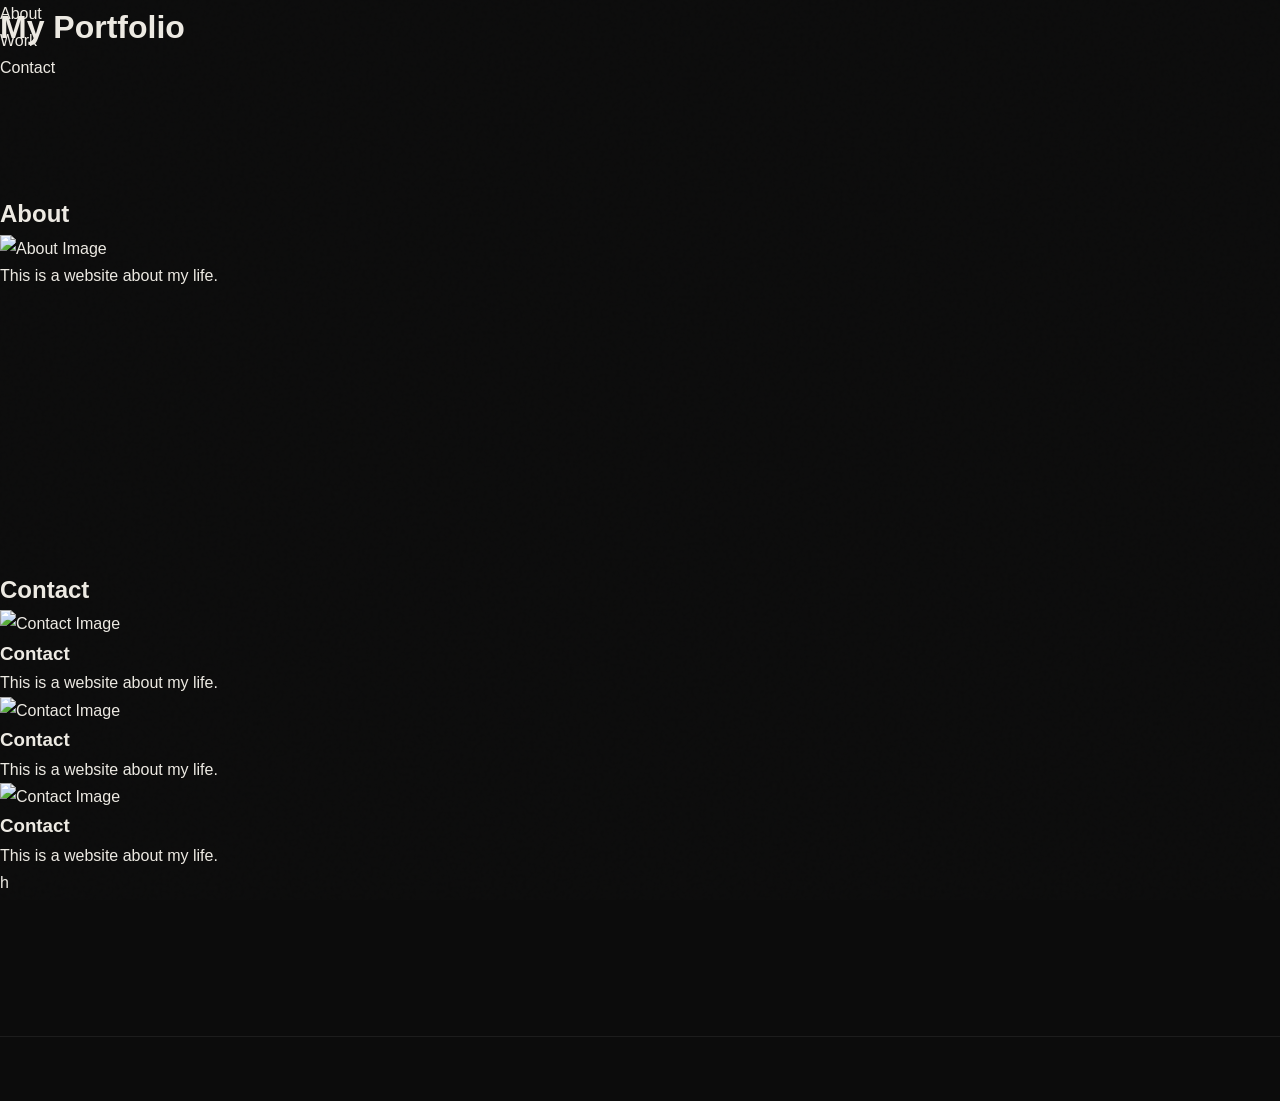
==== port-a/index.html @ 37c28867 "css適用のため" ====
<!DOCTYPE html>
<html lang="en">

<head>
  <meta charset="UTF-8">
  <meta name="viewport" content="width=device-width, initial-scale=1.0">
  <link rel="stylesheet" href="css/main.css">
  <title>My Portfolio</title>
  <meta discription="This is a website about my life.">
  <meta keywords="portfolio, my life, website">
  <meta author="John Doe">
  <meta copyright="John Doe">
  <meta robots="index, follow">
  <meta googlebot="index, follow">
  <meta bingbot="index, follow">
  <meta yandexbot="index, follow">
</head>

<body>
  <header>
    <h1>My Portfolio</h1>
    <nav>
      <ul>
        <li><a href="#about">About</a></li>
        <li><a href="#work">Work</a></li>
        <li><a href="#contact">Contact</a></li>
      </ul>
    </nav>
  </header>

  <main>
    <section>
      <h2>About</h2>
      <div>
        <img src="img/about.jpg" alt="About Image">
        <p>
          This is a website about my life.
        </p>
      </div>
    </section>

    <section>
      <h2>Contact</h2>
      <div>
        <div>
          <img src="img/contact.jpg" alt="Contact Image">
          <h3>Contact</h3>
          <p>
            This is a website about my life.
          </p>
        </div>
        <div>
          <img src="img/contact.jpg" alt="Contact Image">
          <h3>Contact</h3>
          <p>
            This is a website about my life.
          </p>
        </div>
        <div>
          <img src="img/contact.jpg" alt="Contact Image">
          <h3>Contact</h3>
          <p>
            This is a website about my life.
          </p>
        </div>
        h

      </div>
    </section>
  </main>
  <footer></footer>
</body>

</html>
---- port-a/css/main.css ----
@charset "UTF-8";
/* ============================================================
   CSS CUSTOM PROPERTIES — Edit these to customize your theme
   ============================================================ */
:root {
  /* Colors */
  --bg: #0C0C0C;
  --bg-card: #161616;
  --bg-hover: #1E1E1E;
  --border: rgba(255,255,255,0.07);
  --border-hover: rgba(255,255,255,0.14);
  --text-primary: #EDEAE3;
  --text-secondary: #888580;
  --text-muted: #555250;
  --accent: #C8B8FF; /* ← Change this for a different accent color */
  --accent-dim: rgba(200,184,255,0.08);
  --accent-glow: rgba(200,184,255,0.15);
  /* Typography */
  --font-display: 'Syne', 'Noto Sans JP', sans-serif;
  --font-body: 'DM Sans', 'Noto Sans JP', sans-serif;
  /* Layout */
  --max-w: 1100px;
  --section-gap: 140px;
}

/* Light mode */
[data-theme=light] {
  --bg: #F8F6F2;
  --bg-card: #FFFFFF;
  --bg-hover: #F0EDE8;
  --border: rgba(0,0,0,0.08);
  --border-hover: rgba(0,0,0,0.16);
  --text-primary: #18160F;
  --text-secondary: #7A7570;
  --text-muted: #B0ACA5;
  --accent: #6B54C8;
  --accent-dim: rgba(107,84,200,0.07);
  --accent-glow: rgba(107,84,200,0.12);
}

/* ============================================================
   RESET & BASE
   ============================================================ */
*, *::before, *::after {
  box-sizing: border-box;
  margin: 0;
  padding: 0;
}

html {
  scroll-behavior: smooth;
}

body {
  font-family: var(--font-body);
  background: var(--bg);
  color: var(--text-primary);
  font-size: 16px;
  line-height: 1.7;
  transition: background 0.3s, color 0.3s;
  overflow-x: hidden;
}

::selection {
  background: var(--accent-glow);
  color: var(--text-primary);
}

/* Scrollbar */
::-webkit-scrollbar {
  width: 4px;
}

::-webkit-scrollbar-track {
  background: var(--bg);
}

::-webkit-scrollbar-thumb {
  background: var(--border-hover);
  border-radius: 2px;
}

img {
  max-width: 100%;
  display: block;
}

a {
  color: inherit;
  text-decoration: none;
}

ul {
  list-style: none;
}

button {
  cursor: pointer;
  background: none;
  border: none;
  font-family: inherit;
}

/* ============================================================
   LAYOUT
   ============================================================ */
.container {
  max-width: var(--max-w);
  margin: 0 auto;
  padding: 0 32px;
}

section {
  padding: var(--section-gap) 0;
}

.section-label {
  font-family: var(--font-body);
  font-size: 11px;
  font-weight: 500;
  letter-spacing: 0.15em;
  text-transform: uppercase;
  color: var(--accent);
  margin-bottom: 20px;
  display: flex;
  align-items: center;
  gap: 10px;
}

.section-label::after {
  content: "";
  display: block;
  width: 40px;
  height: 1px;
  background: var(--accent);
  opacity: 0.5;
}

.section-title {
  font-family: var(--font-display);
  font-size: clamp(28px, 4vw, 42px);
  font-weight: 700;
  line-height: 1.15;
  letter-spacing: -0.02em;
  color: var(--text-primary);
  margin-bottom: 60px;
}

/* ============================================================
   NOISE GRAIN OVERLAY
   ============================================================ */
body::before {
  content: "";
  position: fixed;
  inset: 0;
  background-image: url("data:image/svg+xml,%3Csvg viewBox='0 0 256 256' xmlns='http://www.w3.org/2000/svg'%3E%3Cfilter id='noise'%3E%3CfeTurbulence type='fractalNoise' baseFrequency='0.9' numOctaves='4' stitchTiles='stitch'/%3E%3C/filter%3E%3Crect width='100%25' height='100%25' filter='url(%23noise)' opacity='0.04'/%3E%3C/svg%3E");
  pointer-events: none;
  z-index: 1000;
  opacity: 0.4;
}

.icon {
  display: inline-block;
  vertical-align: middle;
  flex-shrink: 0;
  color: inherit;
}

.project-link .icon {
  flex-shrink: 0;
}

.btn-primary .icon {
  flex-shrink: 0;
}

.icon.icon--sm {
  width: 12px;
  height: 12px;
}

/* ============================================================
   RESPONSIVE
   ============================================================ */
@media (max-width: 900px) {
  :root {
    --section-gap: 100px;
  }
  .nav-links {
    display: none;
  }
  .hamburger {
    display: flex;
  }
  #about .about-grid {
    grid-template-columns: 1fr;
    gap: 48px;
  }
  .about-photo-wrap {
    max-width: 260px;
  }
  .about-stats {
    grid-template-columns: repeat(3, 1fr);
  }
  .skills-categories {
    grid-template-columns: 1fr 1fr;
  }
  .projects-grid {
    grid-template-columns: 1fr;
  }
  .project-card.featured {
    grid-column: span 1;
  }
  .project-card.featured .project-thumb {
    aspect-ratio: 16/9;
  }
  #work .work-header {
    flex-direction: column;
    align-items: flex-start;
    gap: 24px;
  }
  #experience .exp-layout {
    grid-template-columns: 1fr;
    gap: 40px;
  }
  .form-row {
    grid-template-columns: 1fr;
  }
}
@media (max-width: 600px) {
  .container {
    padding: 0 20px;
  }
  .nav-inner {
    padding: 0 20px;
  }
  :root {
    --section-gap: 80px;
  }
  .skills-categories {
    grid-template-columns: 1fr;
  }
  .about-stats {
    grid-template-columns: 1fr 1fr;
  }
  .footer-inner {
    flex-direction: column;
    gap: 16px;
    text-align: center;
  }
  .footer-links {
    justify-content: center;
  }
  .contact-socials {
    flex-wrap: wrap;
    justify-content: center;
    gap: 16px;
  }
}
/* ============================================================
   NAVIGATION
   ============================================================ */
nav {
  position: fixed;
  top: 0;
  left: 0;
  right: 0;
  z-index: 100;
  transition: background 0.4s, border-color 0.4s, backdrop-filter 0.4s;
  border-bottom: 1px solid transparent;
}

nav.scrolled {
  background: rgba(12, 12, 12, 0.85);
  backdrop-filter: blur(16px);
  -webkit-backdrop-filter: blur(16px);
  border-color: var(--border);
}

[data-theme=light] nav.scrolled {
  background: rgba(248, 246, 242, 0.85);
}

.nav-inner {
  max-width: var(--max-w);
  margin: 0 auto;
  padding: 0 32px;
  height: 64px;
  display: flex;
  align-items: center;
  justify-content: space-between;
}

.nav-logo {
  font-family: var(--font-display);
  font-size: 18px;
  font-weight: 800;
  letter-spacing: -0.03em;
  color: var(--text-primary);
  transition: color 0.2s;
}

.nav-logo span {
  color: var(--accent);
}

.nav-logo:hover {
  color: var(--accent);
}

.nav-links {
  display: flex;
  align-items: center;
  gap: 36px;
}

.nav-links a {
  font-size: 13px;
  font-weight: 400;
  color: var(--text-secondary);
  letter-spacing: 0.02em;
  transition: color 0.2s;
  position: relative;
}

.nav-links a::after {
  content: "";
  position: absolute;
  bottom: -3px;
  left: 0;
  width: 0;
  height: 1px;
  background: var(--accent);
  transition: width 0.25s ease;
}

.nav-links a:hover {
  color: var(--text-primary);
}

.nav-links a:hover::after {
  width: 100%;
}

.nav-right {
  display: flex;
  align-items: center;
  gap: 16px;
}

/* Theme toggle */
.theme-btn {
  width: 36px;
  height: 36px;
  border-radius: 50%;
  border: 1px solid var(--border);
  background: var(--bg-card);
  display: flex;
  align-items: center;
  justify-content: center;
  transition: border-color 0.2s, background 0.2s;
  color: var(--text-secondary);
}

.theme-btn:hover {
  border-color: var(--border-hover);
  color: var(--text-primary);
}

.theme-btn svg {
  width: 16px;
  height: 16px;
  fill: currentColor;
}

.icon-sun {
  display: none;
}

.icon-moon {
  display: block;
}

[data-theme=light] .icon-sun {
  display: block;
}

[data-theme=light] .icon-moon {
  display: none;
}

/* Hamburger */
.hamburger {
  display: none;
  flex-direction: column;
  gap: 5px;
  padding: 8px;
}

.hamburger span {
  display: block;
  width: 22px;
  height: 1.5px;
  background: var(--text-secondary);
  transition: transform 0.3s, opacity 0.3s;
}

.hamburger.open span:nth-child(1) {
  transform: translateY(6.5px) rotate(45deg);
}

.hamburger.open span:nth-child(2) {
  opacity: 0;
}

.hamburger.open span:nth-child(3) {
  transform: translateY(-6.5px) rotate(-45deg);
}

/* Mobile menu */
.mobile-menu {
  display: none;
  position: fixed;
  inset: 64px 0 0;
  background: var(--bg);
  z-index: 99;
  flex-direction: column;
  align-items: center;
  justify-content: center;
  gap: 40px;
  transform: translateY(-20px);
  opacity: 0;
  transition: transform 0.3s, opacity 0.3s;
}

.mobile-menu.open {
  display: flex;
  transform: translateY(0);
  opacity: 1;
}

.mobile-menu a {
  font-family: var(--font-display);
  font-size: 28px;
  font-weight: 700;
  color: var(--text-secondary);
  transition: color 0.2s;
}

.mobile-menu a:hover {
  color: var(--accent);
}

/* ============================================================
   HERO
   ============================================================ */
#hero {
  position: relative;
  min-height: 100svh;
  display: flex;
  flex-direction: column;
  align-items: center;
  padding: 0;
  overflow: hidden;
}

/* Subtle background grid */
#hero::after {
  content: "";
  position: absolute;
  inset: 0;
  background-image: linear-gradient(var(--border) 1px, transparent 1px), linear-gradient(90deg, var(--border) 1px, transparent 1px);
  background-size: 80px 80px;
  mask-image: radial-gradient(ellipse 80% 60% at 50% 50%, black 30%, transparent 100%);
  -webkit-mask-image: radial-gradient(ellipse 80% 60% at 50% 50%, black 30%, transparent 100%);
  pointer-events: none;
}

.hero-inner {
  position: relative;
  z-index: 1;
  padding: 120px 0 80px;
}

@media screen and (max-width: 900px) {
  .hero-inner {
    padding-top: 60px;
    padding-bottom: 60px;
  }
}
.hero-eyebrow {
  display: flex;
  align-items: center;
  gap: 12px;
  margin-bottom: 28px;
  opacity: 0;
  transform: translateY(16px);
  animation: fadeUp 0.7s 0.2s ease forwards;
}

.hero-eyebrow-dot {
  width: 8px;
  height: 8px;
  border-radius: 50%;
  background: var(--accent);
  box-shadow: 0 0 12px var(--accent-glow);
  animation: pulse 2.5s ease-in-out infinite;
}

@keyframes pulse {
  0%, 100% {
    box-shadow: 0 0 8px var(--accent-glow);
  }
  50% {
    box-shadow: 0 0 20px var(--accent);
  }
}
.hero-eyebrow span {
  font-size: 13px;
  color: var(--text-secondary);
  letter-spacing: 0.05em;
}

.hero-name {
  font-family: var(--font-display);
  font-size: clamp(56px, 9vw, 110px);
  font-weight: 800;
  line-height: 0.95;
  letter-spacing: -0.04em;
  color: var(--text-primary);
  margin-bottom: 20px;
  opacity: 0;
  transform: translateY(20px);
  animation: fadeUp 0.8s 0.35s ease forwards;
}

.hero-role {
  font-family: var(--font-display);
  font-size: clamp(20px, 3.5vw, 36px);
  font-weight: 400;
  color: var(--text-secondary);
  letter-spacing: -0.02em;
  margin-bottom: 32px;
  opacity: 0;
  animation: fadeUp 0.8s 0.5s ease forwards;
}

.hero-role .typed-cursor {
  color: var(--accent);
  animation: blink 1s step-end infinite;
}

@keyframes blink {
  50% {
    opacity: 0;
  }
}
.hero-desc {
  max-width: 480px;
  font-size: 17px;
  line-height: 1.75;
  color: var(--text-secondary);
  margin-bottom: 48px;
  opacity: 0;
  animation: fadeUp 0.8s 0.65s ease forwards;
}

.hero-actions {
  display: flex;
  align-items: center;
  gap: 16px;
  flex-wrap: wrap;
  opacity: 0;
  animation: fadeUp 0.8s 0.8s ease forwards;
}

/* Buttons */
.btn-primary {
  display: inline-flex;
  align-items: center;
  gap: 8px;
  padding: 14px 28px;
  background: var(--accent);
  color: #0c0c0c;
  font-family: var(--font-body);
  font-size: 14px;
  font-weight: 500;
  border-radius: 4px;
  transition: opacity 0.2s, transform 0.2s;
}

.btn-primary:hover {
  opacity: 0.88;
  transform: translateY(-1px);
}

.btn-primary:active {
  transform: translateY(0);
}

.btn-outline {
  display: inline-flex;
  align-items: center;
  gap: 8px;
  padding: 13px 28px;
  border: 1px solid var(--border-hover);
  color: var(--text-primary);
  font-family: var(--font-body);
  font-size: 14px;
  font-weight: 400;
  border-radius: 4px;
  transition: border-color 0.2s, background 0.2s, transform 0.2s;
}

.btn-outline:hover {
  border-color: var(--accent);
  background: var(--accent-dim);
  transform: translateY(-1px);
}

.hero-socials {
  display: flex;
  align-items: center;
  gap: 20px;
  margin-top: 60px;
  opacity: 0;
  animation: fadeUp 0.8s 1s ease forwards;
}

.hero-socials a {
  font-size: 13px;
  color: var(--text-muted);
  letter-spacing: 0.05em;
  transition: color 0.2s;
  display: flex;
  align-items: center;
  gap: 6px;
}

.hero-socials a:hover {
  color: var(--accent);
}

.hero-socials-divider {
  width: 1px;
  height: 16px;
  background: var(--border);
}

/* Scroll indicator */
.scroll-hint {
  position: absolute;
  bottom: 32px;
  left: 50%;
  transform: translateX(-50%);
  display: flex;
  flex-direction: column;
  align-items: center;
  gap: 8px;
  opacity: 0;
  animation: fadeIn 1s 1.5s ease forwards;
}

.scroll-hint span {
  font-size: 11px;
  letter-spacing: 0.12em;
  color: var(--text-muted);
  text-transform: uppercase;
}

.scroll-line {
  width: 1px;
  height: 40px;
  background: linear-gradient(to bottom, var(--accent), transparent);
  animation: scrollDown 2s ease-in-out infinite;
}

@keyframes scrollDown {
  0% {
    transform: scaleY(0);
    transform-origin: top;
    opacity: 1;
  }
  50% {
    transform: scaleY(1);
    transform-origin: top;
    opacity: 1;
  }
  100% {
    transform: scaleY(1);
    transform-origin: bottom;
    opacity: 0;
  }
}
@keyframes fadeUp {
  to {
    opacity: 1;
    transform: translateY(0);
  }
}
@keyframes fadeIn {
  to {
    opacity: 1;
  }
}
/* ============================================================
   ABOUT
   ============================================================ */
#about .about-grid {
  display: grid;
  grid-template-columns: 300px 1fr;
  gap: 80px;
  align-items: start;
}

.about-photo-wrap {
  position: relative;
}

.about-photo {
  width: 100%;
  aspect-ratio: 3/4;
  border-radius: 4px;
  overflow: hidden;
  background: var(--bg-card);
  border: 1px solid var(--border);
}

.about-photo img {
  width: 100%;
  height: 100%;
  object-fit: cover;
  filter: grayscale(20%);
  transition: filter 0.4s;
}

.about-photo:hover img {
  filter: grayscale(0%);
}

.about-photo-accent {
  position: absolute;
  bottom: -16px;
  right: -16px;
  width: calc(100% - 40px);
  height: calc(100% - 40px);
  border: 1px solid var(--accent);
  border-radius: 4px;
  opacity: 0.3;
  pointer-events: none;
}

.about-content {
  padding-top: 8px;
}

.about-text {
  font-size: 17px;
  line-height: 1.8;
  color: var(--text-secondary);
  margin-bottom: 40px;
}

.about-text p + p {
  margin-top: 20px;
}

.about-text strong {
  color: var(--text-primary);
  font-weight: 500;
}

.about-stats {
  display: grid;
  grid-template-columns: repeat(3, 1fr);
  gap: 24px;
  margin-bottom: 40px;
  padding: 28px 0;
  border-top: 1px solid var(--border);
  border-bottom: 1px solid var(--border);
}

.stat-number {
  font-family: var(--font-display);
  font-size: 36px;
  font-weight: 700;
  letter-spacing: -0.03em;
  color: var(--text-primary);
  line-height: 1;
}

.stat-number span {
  color: var(--accent);
}

.stat-label {
  font-size: 13px;
  color: var(--text-muted);
  margin-top: 4px;
}

/* ============================================================
   SKILLS
   ============================================================ */
#skills {
  background: var(--bg);
}

.skills-categories {
  display: grid;
  grid-template-columns: repeat(3, 1fr);
  gap: 24px;
}

.skill-category {
  background: var(--bg-card);
  border: 1px solid var(--border);
  border-radius: 8px;
  padding: 28px;
  transition: border-color 0.3s, transform 0.3s;
}

.skill-category:hover {
  border-color: var(--border-hover);
  transform: translateY(-3px);
}

.skill-cat-label {
  font-size: 11px;
  font-weight: 500;
  letter-spacing: 0.14em;
  text-transform: uppercase;
  color: var(--accent);
  margin-bottom: 20px;
}

.skill-list {
  display: flex;
  flex-wrap: wrap;
  gap: 8px;
}

.skill-tag {
  font-size: 13px;
  color: var(--text-secondary);
  padding: 5px 12px;
  border: 1px solid var(--border);
  border-radius: 100px;
  transition: border-color 0.2s, color 0.2s, background 0.2s;
}

.skill-tag:hover {
  border-color: var(--accent);
  color: var(--accent);
  background: var(--accent-dim);
}

/* ============================================================
   WORK / PROJECTS
   ============================================================ */
#work .work-header {
  display: flex;
  align-items: flex-end;
  justify-content: space-between;
  margin-bottom: 60px;
}

#work .work-header .section-title {
  margin-bottom: 0;
}

.filter-tabs {
  display: flex;
  gap: 8px;
}

.filter-btn {
  font-family: var(--font-body);
  font-size: 13px;
  padding: 6px 16px;
  border: 1px solid var(--border);
  border-radius: 100px;
  color: var(--text-muted);
  transition: all 0.2s;
}

.filter-btn:hover {
  border-color: var(--border-hover);
  color: var(--text-secondary);
}

.filter-btn.active {
  border-color: var(--accent);
  color: var(--accent);
  background: var(--accent-dim);
}

.projects-grid {
  display: grid;
  grid-template-columns: repeat(3, 1fr);
  gap: 24px;
}

.project-card {
  background: var(--bg-card);
  border: 1px solid var(--border);
  border-radius: 8px;
  overflow: hidden;
  transition: border-color 0.3s, transform 0.3s;
  cursor: pointer;
}

.project-card:hover {
  border-color: var(--border-hover);
  transform: translateY(-4px);
}

.project-card.featured {
  grid-column: span 2;
}

.project-thumb {
  aspect-ratio: 16/9;
  background: var(--bg-hover);
  overflow: hidden;
  position: relative;
}

.project-card.featured .project-thumb {
  aspect-ratio: 21/9;
}

.project-thumb-inner {
  width: 100%;
  height: 100%;
  background: var(--bg-hover);
  display: flex;
  align-items: center;
  justify-content: center;
  transition: transform 0.4s ease;
  position: relative;
  overflow: hidden;
}

.project-card:hover .project-thumb-inner {
  transform: scale(1.04);
}

/* Decorative thumbnail backgrounds */
.project-thumb-inner.t1 {
  background: linear-gradient(135deg, #1a1030 0%, #2d1f5e 100%);
}

.project-thumb-inner.t2 {
  background: linear-gradient(135deg, #0d1f1a 0%, #0f3328 100%);
}

.project-thumb-inner.t3 {
  background: linear-gradient(135deg, #1f1010 0%, #3a1818 100%);
}

.project-thumb-inner.t4 {
  background: linear-gradient(135deg, #101520 0%, #1a2840 100%);
}

.project-thumb-inner.t5 {
  background: linear-gradient(135deg, #1a150d 0%, #2e2210 100%);
}

.thumb-pattern {
  position: absolute;
  inset: 0;
  width: 100%;
  height: 100%;
  object-fit: cover;
  opacity: 0.5;
}

.project-thumb-overlay {
  position: absolute;
  inset: 0;
  background: rgba(0, 0, 0, 0.5);
  display: flex;
  align-items: center;
  justify-content: center;
  opacity: 0;
  transition: opacity 0.3s;
}

.project-card:hover .project-thumb-overlay {
  opacity: 1;
}

.project-thumb-overlay span {
  font-size: 13px;
  color: white;
  letter-spacing: 0.1em;
  text-transform: uppercase;
  display: flex;
  align-items: center;
  gap: 8px;
}

.project-body {
  padding: 24px;
}

.project-tags {
  display: flex;
  gap: 8px;
  flex-wrap: wrap;
  margin-bottom: 12px;
}

.project-tag {
  font-size: 11px;
  letter-spacing: 0.08em;
  color: var(--accent);
  background: var(--accent-dim);
  padding: 3px 10px;
  border-radius: 100px;
  text-transform: uppercase;
}

.project-title {
  font-family: var(--font-display);
  font-size: 20px;
  font-weight: 700;
  letter-spacing: -0.02em;
  color: var(--text-primary);
  margin-bottom: 8px;
  line-height: 1.2;
}

.project-desc {
  font-size: 14px;
  color: var(--text-muted);
  line-height: 1.65;
  margin-bottom: 20px;
}

.project-links {
  display: flex;
  gap: 16px;
}

.project-link {
  font-size: 13px;
  color: var(--text-secondary);
  display: flex;
  align-items: center;
  gap: 5px;
  transition: color 0.2s;
}

.project-link:hover {
  color: var(--accent);
}

/* ============================================================
   EXPERIENCE
   ============================================================ */
#experience .exp-layout {
  display: grid;
  grid-template-columns: 200px 1fr;
  gap: 60px;
}

.exp-sidebar {
  padding-top: 6px;
}

.exp-sidebar p {
  font-size: 15px;
  line-height: 1.7;
  color: var(--text-muted);
}

.exp-timeline {
  position: relative;
}

.exp-timeline::before {
  content: "";
  position: absolute;
  left: 0;
  top: 8px;
  bottom: 0;
  width: 1px;
  background: var(--border);
}

.exp-item {
  padding-left: 32px;
  padding-bottom: 48px;
  position: relative;
}

.exp-item:last-child {
  padding-bottom: 0;
}

.exp-item::before {
  content: "";
  position: absolute;
  left: -4px;
  top: 8px;
  width: 9px;
  height: 9px;
  border-radius: 50%;
  background: var(--bg);
  border: 1.5px solid var(--border-hover);
  transition: border-color 0.3s, background 0.3s;
}

.exp-item:hover::before {
  border-color: var(--accent);
  background: var(--accent);
}

.exp-period {
  font-size: 12px;
  color: var(--text-muted);
  letter-spacing: 0.06em;
  margin-bottom: 6px;
}

.exp-role {
  font-family: var(--font-display);
  font-size: 20px;
  font-weight: 700;
  letter-spacing: -0.02em;
  color: var(--text-primary);
  margin-bottom: 2px;
}

.exp-company {
  font-size: 14px;
  color: var(--accent);
  margin-bottom: 12px;
}

.exp-desc {
  font-size: 15px;
  color: var(--text-muted);
  line-height: 1.7;
  max-width: 560px;
}

.exp-tags {
  display: flex;
  flex-wrap: wrap;
  gap: 6px;
  margin-top: 14px;
}

.exp-tag {
  font-size: 12px;
  color: var(--text-muted);
  border: 1px solid var(--border);
  padding: 3px 10px;
  border-radius: 100px;
}

/* ============================================================
   CONTACT
   ============================================================ */
#contact {
  position: relative;
  overflow: hidden;
}

#contact::before {
  content: "";
  position: absolute;
  top: 50%;
  left: 50%;
  transform: translate(-50%, -50%);
  width: 600px;
  height: 400px;
  background: radial-gradient(ellipse, var(--accent-glow) 0%, transparent 70%);
  pointer-events: none;
}

.contact-inner {
  position: relative;
  z-index: 1;
  max-width: 680px;
  margin: 0 auto;
  text-align: center;
}

.contact-big {
  font-family: var(--font-display);
  font-size: clamp(40px, 6vw, 72px);
  font-weight: 800;
  letter-spacing: -0.04em;
  line-height: 1;
  color: var(--text-primary);
  margin-bottom: 20px;
}

.contact-big span {
  color: var(--accent);
}

.contact-sub {
  font-size: 17px;
  color: var(--text-muted);
  line-height: 1.7;
  margin-bottom: 48px;
}

.contact-form {
  display: flex;
  flex-direction: column;
  gap: 16px;
  margin-bottom: 48px;
}

.form-row {
  display: grid;
  grid-template-columns: 1fr 1fr;
  gap: 16px;
}

.form-group {
  display: flex;
  flex-direction: column;
  gap: 6px;
}

.form-group label {
  font-size: 12px;
  letter-spacing: 0.08em;
  text-transform: uppercase;
  color: var(--text-muted);
}

.form-group input,
.form-group textarea {
  background: var(--bg-card);
  border: 1px solid var(--border);
  border-radius: 4px;
  padding: 13px 16px;
  font-family: var(--font-body);
  font-size: 15px;
  color: var(--text-primary);
  outline: none;
  transition: border-color 0.2s;
  resize: none;
}

.form-group input:focus,
.form-group textarea:focus {
  border-color: var(--accent);
}

.form-group input::placeholder,
.form-group textarea::placeholder {
  color: var(--text-muted);
}

.form-group textarea {
  min-height: 140px;
}

.form-submit {
  display: flex;
  align-items: center;
  justify-content: center;
}

.contact-email {
  font-size: 13px;
  color: var(--text-muted);
  margin-bottom: 32px;
}

.contact-email a {
  color: var(--accent);
  text-decoration: underline;
  text-decoration-color: var(--accent-glow);
}

.contact-socials {
  display: flex;
  align-items: center;
  justify-content: center;
  gap: 24px;
}

.contact-socials a {
  font-size: 13px;
  color: var(--text-muted);
  letter-spacing: 0.05em;
  display: flex;
  align-items: center;
  gap: 6px;
  transition: color 0.2s;
}

.contact-socials a:hover {
  color: var(--accent);
}

/* Form status messages */
.form-status {
  text-align: center;
  font-size: 14px;
  padding: 12px;
  border-radius: 4px;
  display: none;
}

.form-status.success {
  display: block;
  color: #5bc98a;
  background: rgba(91, 201, 138, 0.08);
  border: 1px solid rgba(91, 201, 138, 0.2);
}

.form-status.error {
  display: block;
  color: #e86464;
  background: rgba(232, 100, 100, 0.08);
  border: 1px solid rgba(232, 100, 100, 0.2);
}

/* ============================================================
   FOOTER
   ============================================================ */
footer {
  border-top: 1px solid var(--border);
  padding: 32px 0;
}

.footer-inner {
  max-width: var(--max-w);
  margin: 0 auto;
  padding: 0 32px;
  display: flex;
  align-items: center;
  justify-content: space-between;
}

.footer-copy {
  font-size: 13px;
  color: var(--text-muted);
}

.footer-copy span {
  color: var(--text-secondary);
}

.footer-links {
  display: flex;
  align-items: center;
  gap: 24px;
}

.footer-links a {
  font-size: 13px;
  color: var(--text-muted);
  transition: color 0.2s;
}

.footer-links a:hover {
  color: var(--accent);
}

.back-to-top {
  width: 36px;
  height: 36px;
  border-radius: 50%;
  border: 1px solid var(--border);
  display: flex;
  align-items: center;
  justify-content: center;
  color: var(--text-muted);
  transition: border-color 0.2s, color 0.2s, transform 0.2s;
}

.back-to-top:hover {
  border-color: var(--accent);
  color: var(--accent);
  transform: translateY(-2px);
}

/* ============================================================
   SCROLL ANIMATIONS
   ============================================================ */
.reveal {
  opacity: 0;
  transform: translateY(24px);
  transition: opacity 0.7s ease, transform 0.7s ease;
}

.reveal.visible {
  opacity: 1;
  transform: translateY(0);
}

.reveal-delay-1 {
  transition-delay: 0.1s;
}

.reveal-delay-2 {
  transition-delay: 0.2s;
}

.reveal-delay-3 {
  transition-delay: 0.3s;
}

.reveal-delay-4 {
  transition-delay: 0.4s;
}

/*# sourceMappingURL=main.css.map */
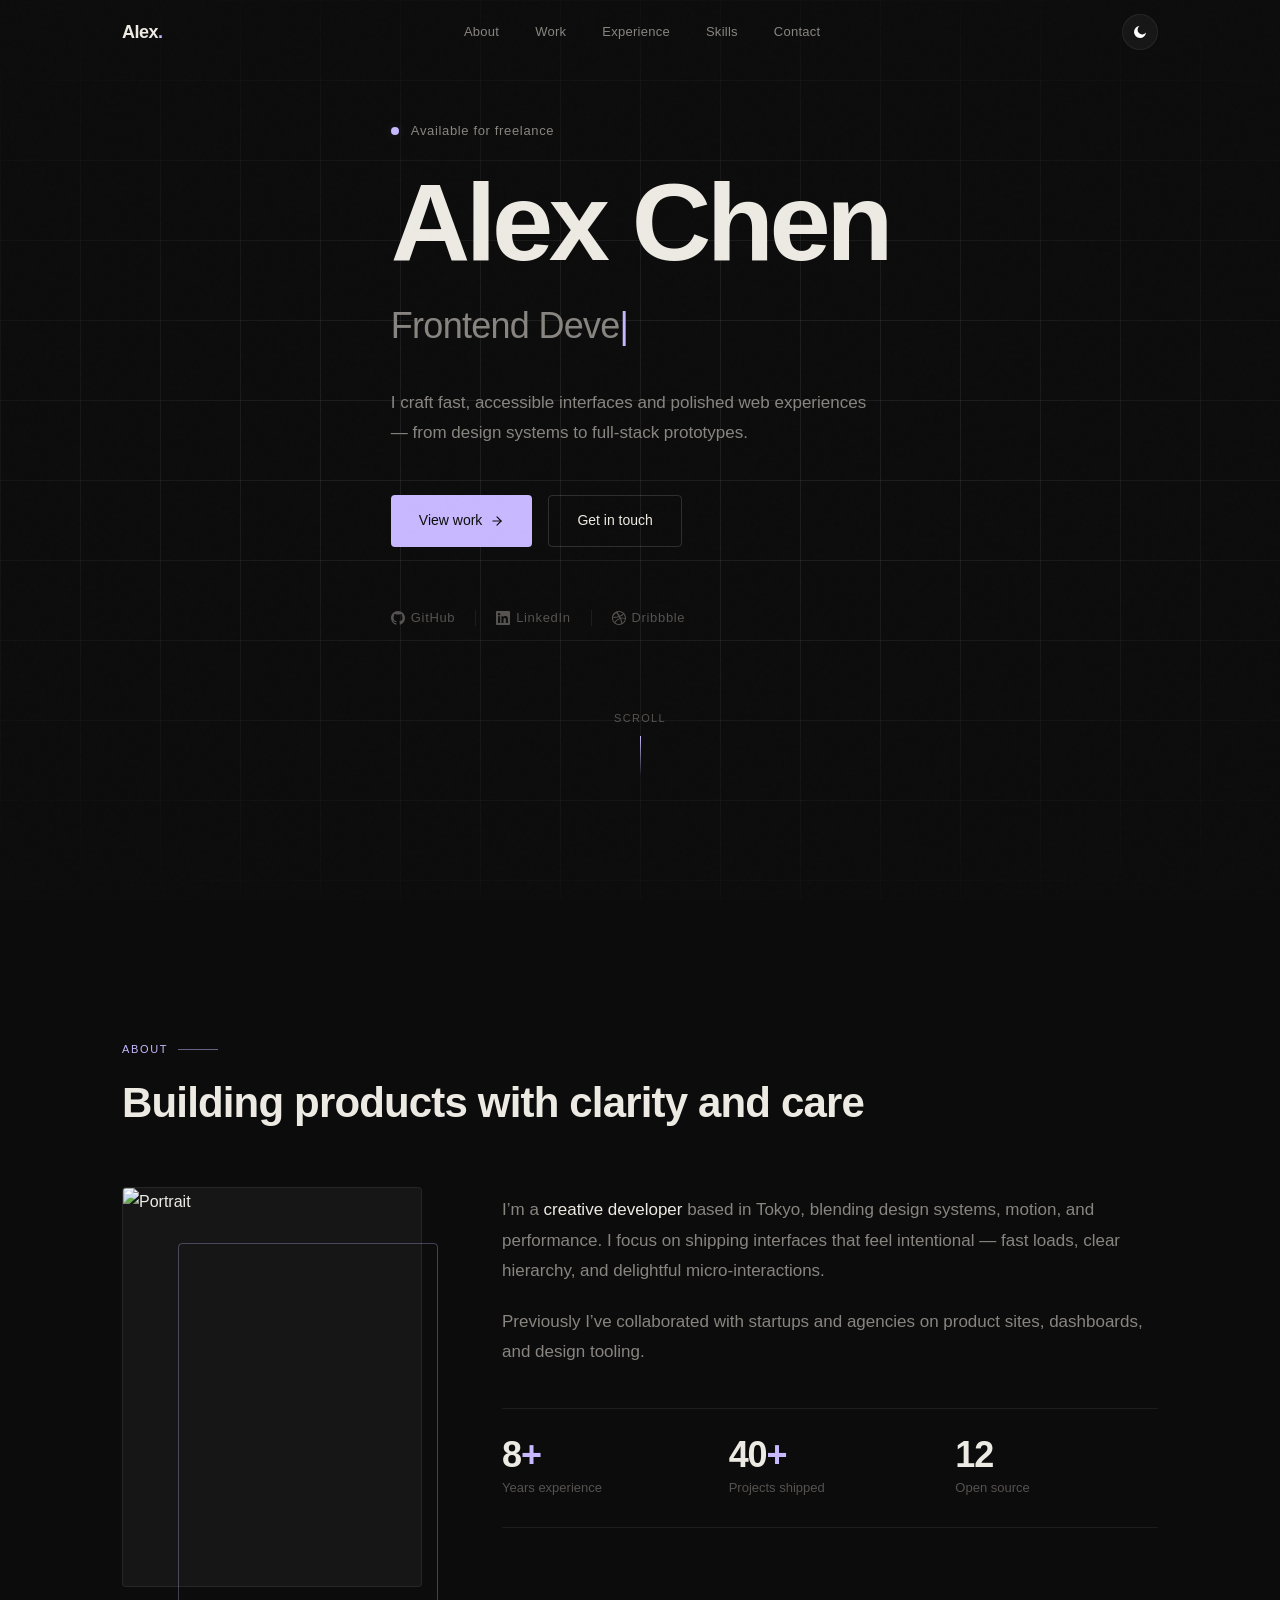
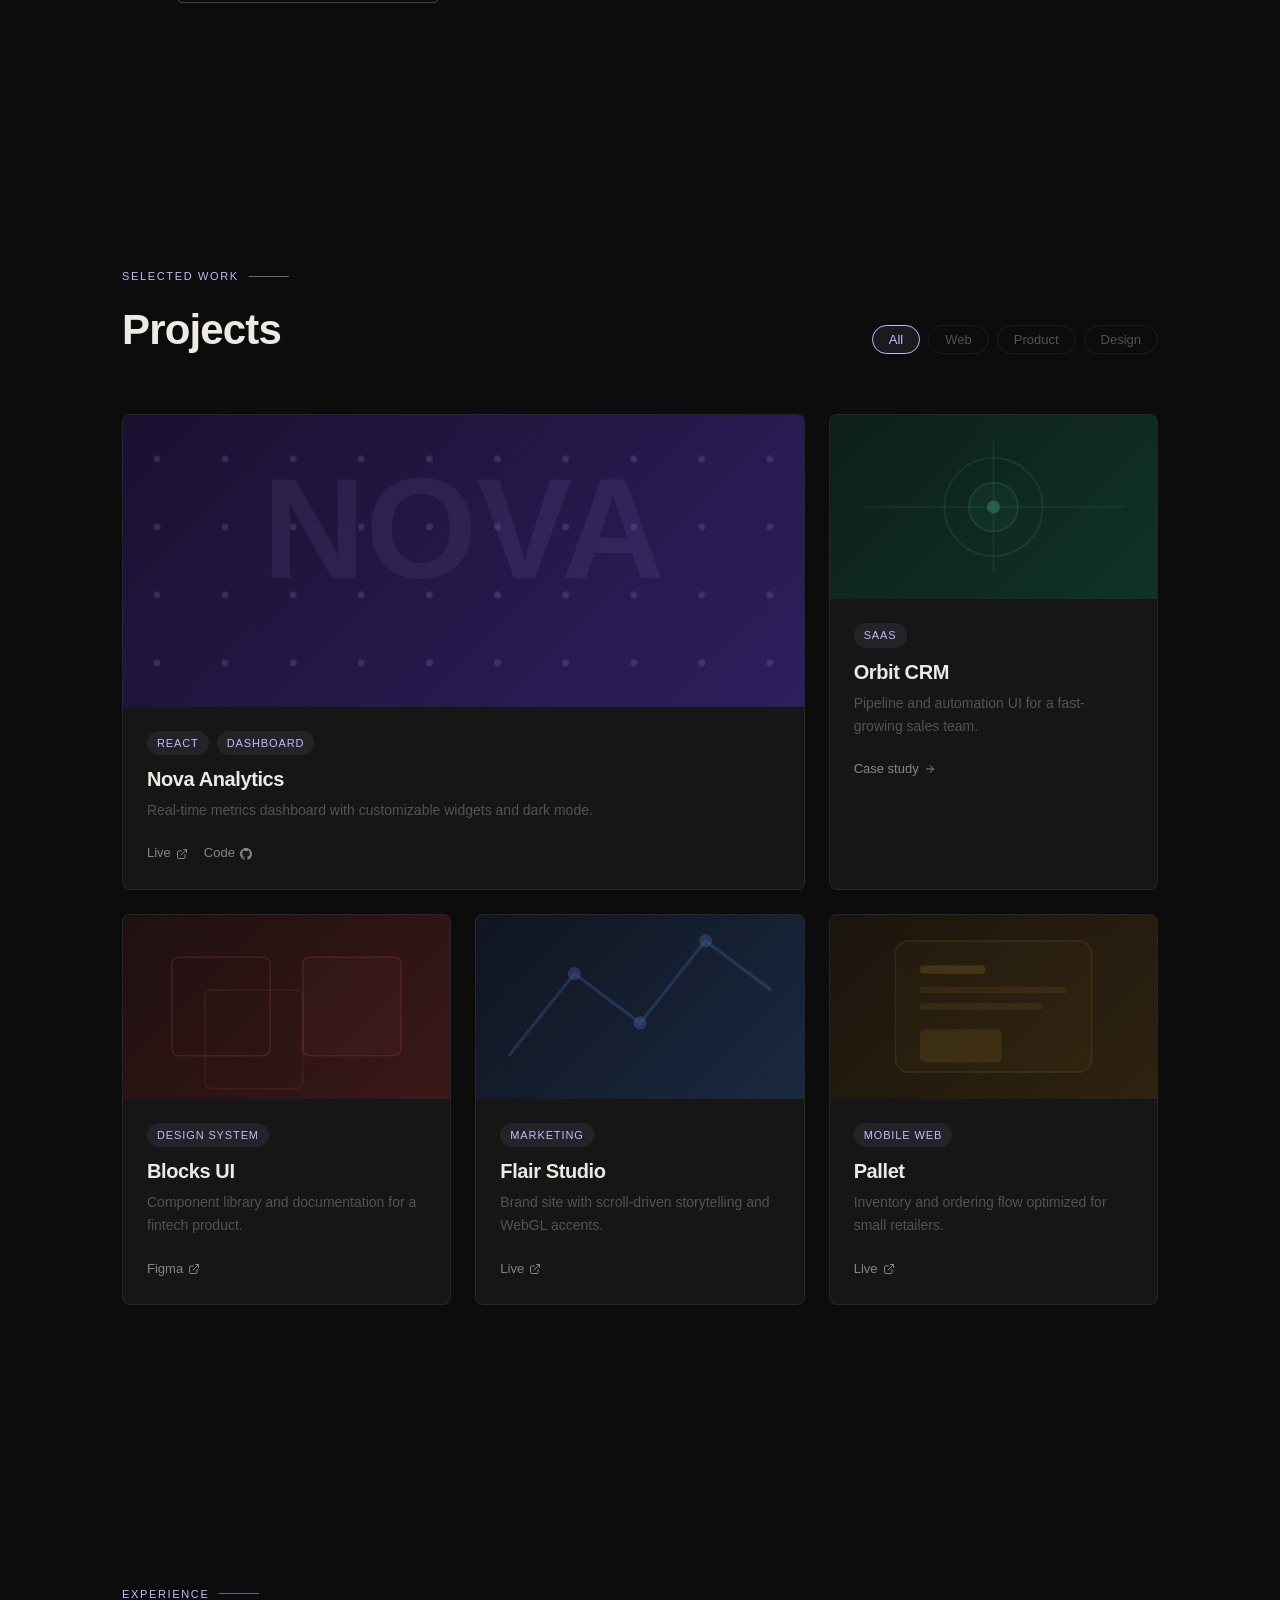
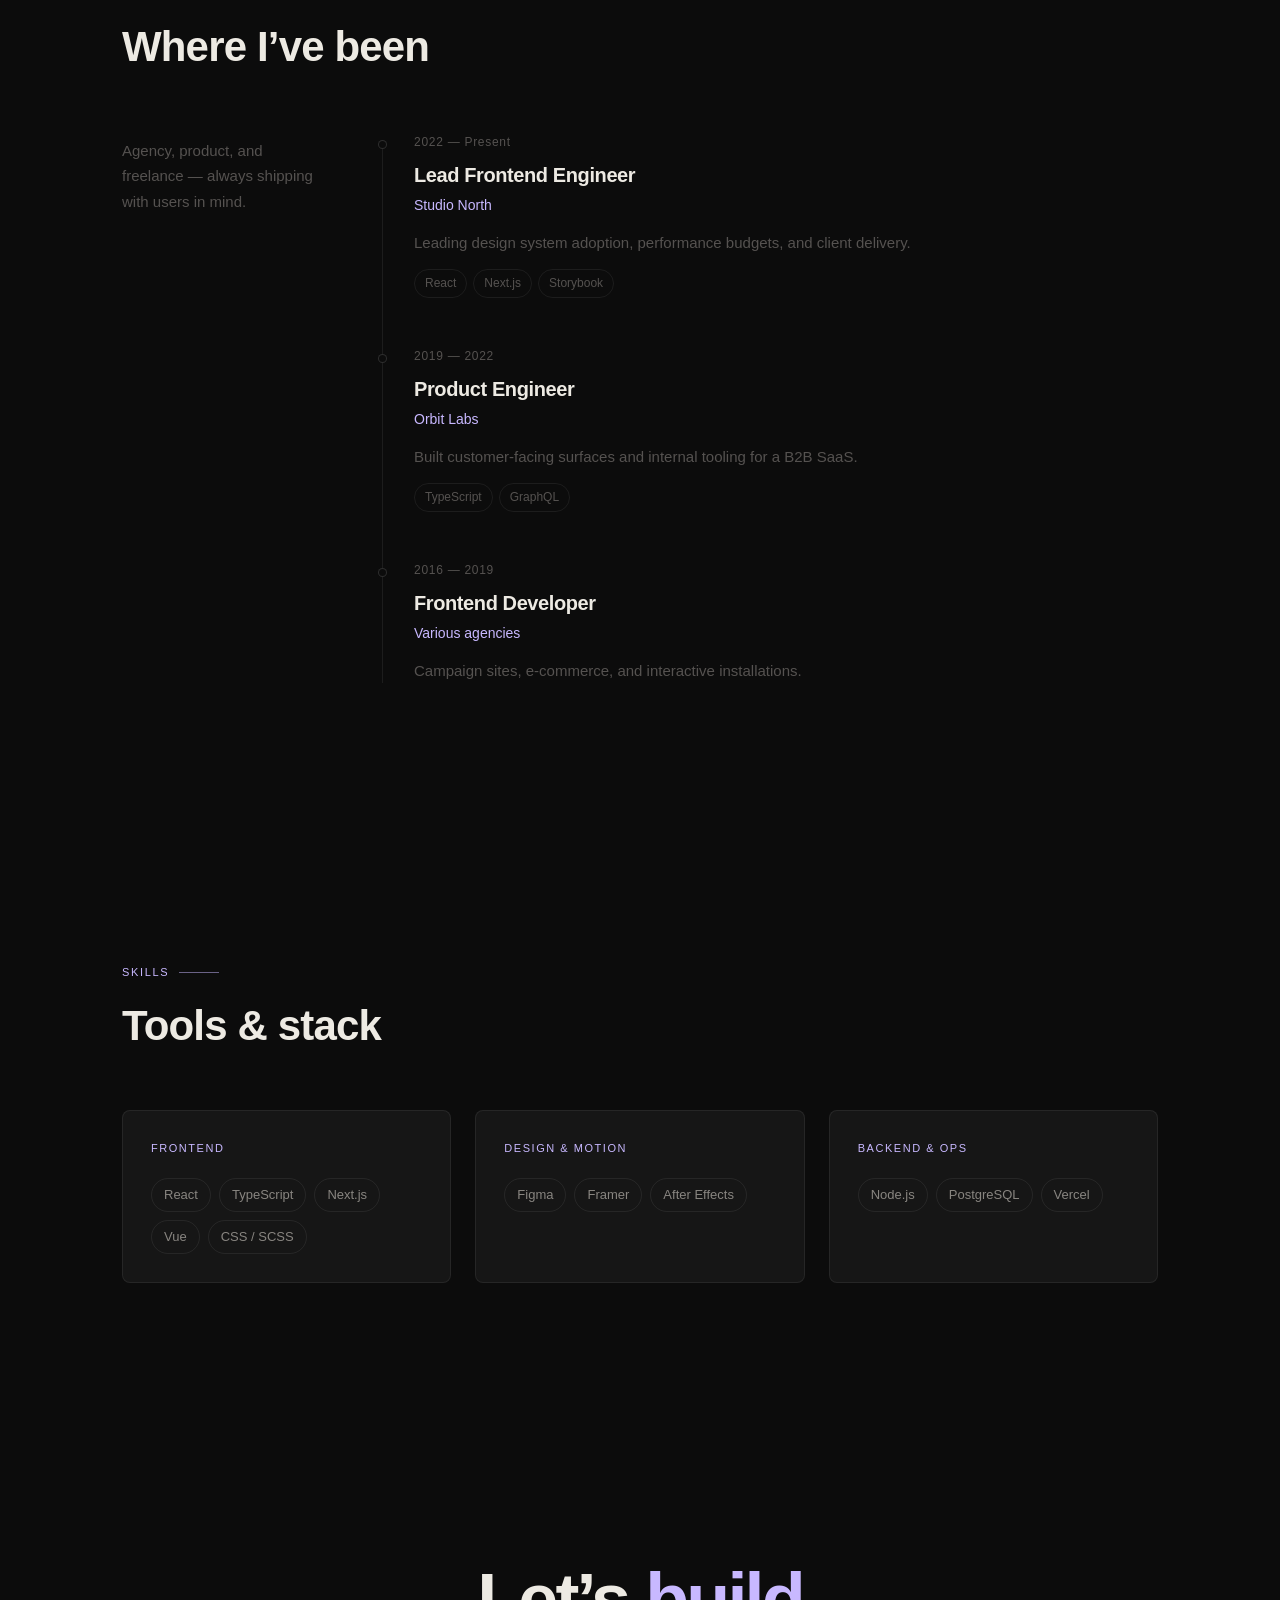
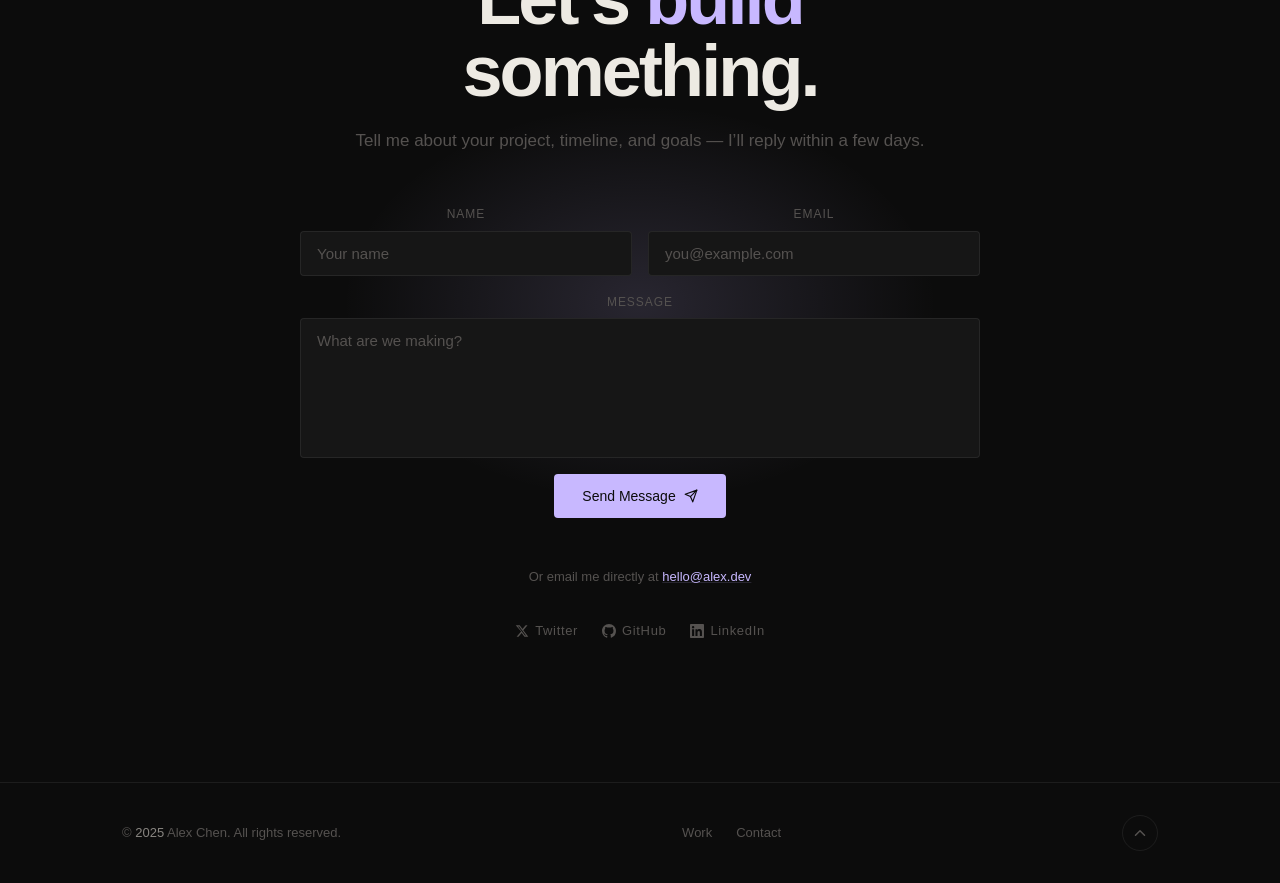
==== commit aed84557: "レスポンシブスタイル修正" ====
--- a/port-a/index.html
+++ b/port-a/index.html
@@ -1,74 +1,380 @@
 <!DOCTYPE html>
 <html lang="en">
-
 <head>
   <meta charset="UTF-8">
   <meta name="viewport" content="width=device-width, initial-scale=1.0">
+  <title>Alex Chen — Creative Developer</title>
+
+  <link rel="preconnect" href="https://fonts.googleapis.com">
+  <link rel="preconnect" href="https://fonts.gstatic.com" crossorigin>
+  <link
+    href="https://fonts.googleapis.com/css2?family=Syne:wght@400;500;700;800&family=DM+Sans:ital,opsz,wght@0,9..40,300;0,9..40,400;0,9..40,500;1,9..40,300&family=Noto+Sans+JP:wght@300;400;500&display=swap"
+    rel="stylesheet">
+
   <link rel="stylesheet" href="css/main.css">
-  <title>My Portfolio</title>
-  <meta discription="This is a website about my life.">
-  <meta keywords="portfolio, my life, website">
-  <meta author="John Doe">
-  <meta copyright="John Doe">
-  <meta robots="index, follow">
-  <meta googlebot="index, follow">
-  <meta bingbot="index, follow">
-  <meta yandexbot="index, follow">
 </head>
-
 <body>
-  <header>
-    <h1>My Portfolio</h1>
-    <nav>
-      <ul>
-        <li><a href="#about">About</a></li>
-        <li><a href="#work">Work</a></li>
-        <li><a href="#contact">Contact</a></li>
-      </ul>
-    </nav>
-  </header>
+  <nav id="nav">
+    <div class="nav-inner">
+      <a class="nav-logo" href="#hero">Alex<span>.</span></a>
+      <div class="nav-links">
+        <a href="#about">About</a>
+        <a href="#work">Work</a>
+        <a href="#experience">Experience</a>
+        <a href="#skills">Skills</a>
+        <a href="#contact">Contact</a>
+      </div>
+      <div class="nav-right">
+        <button type="button" class="theme-btn" id="themeBtn" aria-label="Toggle theme">
+          <svg class="icon-sun" width="16" height="16" aria-hidden="true"><use href="images/icons.svg#sun"/></svg>
+          <svg class="icon-moon" width="16" height="16" aria-hidden="true"><use href="images/icons.svg#moon"/></svg>
+        </button>
+        <button type="button" class="hamburger" id="hamburger" aria-label="Open menu">
+          <span></span><span></span><span></span>
+        </button>
+      </div>
+    </div>
+  </nav>
+
+  <div class="mobile-menu" id="mobileMenu">
+    <a href="#about">About</a>
+    <a href="#work">Work</a>
+    <a href="#experience">Experience</a>
+    <a href="#skills">Skills</a>
+    <a href="#contact">Contact</a>
+  </div>
 
   <main>
-    <section>
-      <h2>About</h2>
-      <div>
-        <img src="img/about.jpg" alt="About Image">
-        <p>
-          This is a website about my life.
+    <section id="hero">
+      <div class="container hero-inner">
+        <div class="hero-eyebrow">
+          <span class="hero-eyebrow-dot" aria-hidden="true"></span>
+          <span>Available for freelance</span>
+        </div>
+        <h1 class="hero-name">Alex Chen</h1>
+        <p class="hero-role">
+          <span id="typed-text"></span><span class="typed-cursor" aria-hidden="true">|</span>
         </p>
-      </div>
-    </section>
-
-    <section>
-      <h2>Contact</h2>
-      <div>
-        <div>
-          <img src="img/contact.jpg" alt="Contact Image">
-          <h3>Contact</h3>
-          <p>
-            This is a website about my life.
-          </p>
-        </div>
-        <div>
-          <img src="img/contact.jpg" alt="Contact Image">
-          <h3>Contact</h3>
-          <p>
-            This is a website about my life.
-          </p>
-        </div>
-        <div>
-          <img src="img/contact.jpg" alt="Contact Image">
-          <h3>Contact</h3>
-          <p>
-            This is a website about my life.
-          </p>
-        </div>
-        h
-
+        <p class="hero-desc">
+          I craft fast, accessible interfaces and polished web experiences — from design systems to full-stack prototypes.
+        </p>
+        <div class="hero-actions">
+          <a class="btn-primary" href="#work">
+            View work
+            <svg width="14" height="14" aria-hidden="true"><use href="images/icons.svg#right-arrow"/></svg>
+          </a>
+          <a class="btn-outline" href="#contact">Get in touch</a>
+        </div>
+        <div class="hero-socials">
+          <a href="https://github.com" target="_blank" rel="noopener noreferrer">
+            <svg width="14" height="14" aria-hidden="true"><use href="images/icons.svg#github"/></svg>
+            GitHub
+          </a>
+          <span class="hero-socials-divider" aria-hidden="true"></span>
+          <a href="https://linkedin.com" target="_blank" rel="noopener noreferrer">
+            <svg width="14" height="14" aria-hidden="true"><use href="images/icons.svg#linkedin"/></svg>
+            LinkedIn
+          </a>
+          <span class="hero-socials-divider" aria-hidden="true"></span>
+          <a href="https://dribbble.com" target="_blank" rel="noopener noreferrer">
+            <svg width="14" height="14" aria-hidden="true"><use href="images/icons.svg#dribbble"/></svg>
+            Dribbble
+          </a>
+        </div>
+      </div>
+      <div class="scroll-hint">
+        <span>Scroll</span>
+        <div class="scroll-line" aria-hidden="true"></div>
+      </div>
+    </section>
+
+    <section id="about" class="reveal">
+      <div class="container">
+        <p class="section-label">About</p>
+        <h2 class="section-title">Building products with clarity and care</h2>
+        <div class="about-grid">
+          <div class="about-photo-wrap">
+            <div class="about-photo">
+              <img src="https://images.unsplash.com/photo-1507003211169-0a1dd7228f2d?w=600&h=800&fit=crop" alt="Portrait" width="600" height="800" loading="lazy">
+            </div>
+            <div class="about-photo-accent" aria-hidden="true"></div>
+          </div>
+          <div class="about-content">
+            <div class="about-text">
+              <p>
+                I’m a <strong>creative developer</strong> based in Tokyo, blending design systems, motion, and performance.
+                I focus on shipping interfaces that feel intentional — fast loads, clear hierarchy, and delightful micro-interactions.
+              </p>
+              <p>
+                Previously I’ve collaborated with startups and agencies on product sites, dashboards, and design tooling.
+              </p>
+            </div>
+            <div class="about-stats">
+              <div class="stat-item">
+                <div class="stat-number">8<span>+</span></div>
+                <div class="stat-label">Years experience</div>
+              </div>
+              <div class="stat-item">
+                <div class="stat-number">40<span>+</span></div>
+                <div class="stat-label">Projects shipped</div>
+              </div>
+              <div class="stat-item">
+                <div class="stat-number">12<span></span></div>
+                <div class="stat-label">Open source</div>
+              </div>
+            </div>
+          </div>
+        </div>
+      </div>
+    </section>
+
+    <section id="work" class="reveal">
+      <div class="container">
+        <div class="work-header">
+          <div>
+            <p class="section-label">Selected work</p>
+            <h2 class="section-title">Projects</h2>
+          </div>
+          <div class="filter-tabs">
+            <button type="button" class="filter-btn active" data-filter="all">All</button>
+            <button type="button" class="filter-btn" data-filter="web">Web</button>
+            <button type="button" class="filter-btn" data-filter="product">Product</button>
+            <button type="button" class="filter-btn" data-filter="design">Design</button>
+          </div>
+        </div>
+        <div class="projects-grid">
+          <article class="project-card featured" data-category="web">
+            <div class="project-thumb">
+              <div class="project-thumb-inner t1">
+                <img class="thumb-pattern" src="images/thumb-nova.svg" alt="" width="800" height="400" loading="lazy">
+                <div class="project-thumb-overlay"><span>View project <svg width="14" height="14" aria-hidden="true"><use href="images/icons.svg#external-link"/></svg></span></div>
+              </div>
+            </div>
+            <div class="project-body">
+              <div class="project-tags">
+                <span class="project-tag">React</span>
+                <span class="project-tag">Dashboard</span>
+              </div>
+              <h3 class="project-title">Nova Analytics</h3>
+              <p class="project-desc">Real-time metrics dashboard with customizable widgets and dark mode.</p>
+              <div class="project-links">
+                <a class="project-link" href="#">Live <svg width="12" height="12" aria-hidden="true"><use href="images/icons.svg#external-link"/></svg></a>
+                <a class="project-link" href="#">Code <svg width="12" height="12" aria-hidden="true"><use href="images/icons.svg#github"/></svg></a>
+              </div>
+            </div>
+          </article>
+          <article class="project-card" data-category="product">
+            <div class="project-thumb">
+              <div class="project-thumb-inner t2">
+                <img class="thumb-pattern" src="images/thumb-orbit.svg" alt="" width="400" height="225" loading="lazy">
+                <div class="project-thumb-overlay"><span>View project <svg width="14" height="14" aria-hidden="true"><use href="images/icons.svg#external-link"/></svg></span></div>
+              </div>
+            </div>
+            <div class="project-body">
+              <div class="project-tags"><span class="project-tag">SaaS</span></div>
+              <h3 class="project-title">Orbit CRM</h3>
+              <p class="project-desc">Pipeline and automation UI for a fast-growing sales team.</p>
+              <div class="project-links">
+                <a class="project-link" href="#">Case study <svg width="12" height="12" aria-hidden="true"><use href="images/icons.svg#right-arrow"/></svg></a>
+              </div>
+            </div>
+          </article>
+          <article class="project-card" data-category="design">
+            <div class="project-thumb">
+              <div class="project-thumb-inner t3">
+                <img class="thumb-pattern" src="images/thumb-blocks.svg" alt="" width="400" height="225" loading="lazy">
+                <div class="project-thumb-overlay"><span>View project <svg width="14" height="14" aria-hidden="true"><use href="images/icons.svg#external-link"/></svg></span></div>
+              </div>
+            </div>
+            <div class="project-body">
+              <div class="project-tags"><span class="project-tag">Design system</span></div>
+              <h3 class="project-title">Blocks UI</h3>
+              <p class="project-desc">Component library and documentation for a fintech product.</p>
+              <div class="project-links">
+                <a class="project-link" href="#">Figma <svg width="12" height="12" aria-hidden="true"><use href="images/icons.svg#external-link"/></svg></a>
+              </div>
+            </div>
+          </article>
+          <article class="project-card" data-category="web">
+            <div class="project-thumb">
+              <div class="project-thumb-inner t4">
+                <img class="thumb-pattern" src="images/thumb-flair.svg" alt="" width="400" height="225" loading="lazy">
+                <div class="project-thumb-overlay"><span>View project <svg width="14" height="14" aria-hidden="true"><use href="images/icons.svg#external-link"/></svg></span></div>
+              </div>
+            </div>
+            <div class="project-body">
+              <div class="project-tags"><span class="project-tag">Marketing</span></div>
+              <h3 class="project-title">Flair Studio</h3>
+              <p class="project-desc">Brand site with scroll-driven storytelling and WebGL accents.</p>
+              <div class="project-links">
+                <a class="project-link" href="#">Live <svg width="12" height="12" aria-hidden="true"><use href="images/icons.svg#external-link"/></svg></a>
+              </div>
+            </div>
+          </article>
+          <article class="project-card" data-category="product">
+            <div class="project-thumb">
+              <div class="project-thumb-inner t5">
+                <img class="thumb-pattern" src="images/thumb-pallet.svg" alt="" width="400" height="225" loading="lazy">
+                <div class="project-thumb-overlay"><span>View project <svg width="14" height="14" aria-hidden="true"><use href="images/icons.svg#external-link"/></svg></span></div>
+              </div>
+            </div>
+            <div class="project-body">
+              <div class="project-tags"><span class="project-tag">Mobile web</span></div>
+              <h3 class="project-title">Pallet</h3>
+              <p class="project-desc">Inventory and ordering flow optimized for small retailers.</p>
+              <div class="project-links">
+                <a class="project-link" href="#">Live <svg width="12" height="12" aria-hidden="true"><use href="images/icons.svg#external-link"/></svg></a>
+              </div>
+            </div>
+          </article>
+        </div>
+      </div>
+    </section>
+
+    <section id="experience" class="reveal">
+      <div class="container">
+        <p class="section-label">Experience</p>
+        <h2 class="section-title">Where I’ve been</h2>
+        <div class="exp-layout">
+          <aside class="exp-sidebar">
+            <p>Agency, product, and freelance — always shipping with users in mind.</p>
+          </aside>
+          <div class="exp-timeline">
+            <div class="exp-item">
+              <p class="exp-period">2022 — Present</p>
+              <h3 class="exp-role">Lead Frontend Engineer</h3>
+              <p class="exp-company">Studio North</p>
+              <p class="exp-desc">Leading design system adoption, performance budgets, and client delivery.</p>
+              <div class="exp-tags">
+                <span class="exp-tag">React</span>
+                <span class="exp-tag">Next.js</span>
+                <span class="exp-tag">Storybook</span>
+              </div>
+            </div>
+            <div class="exp-item">
+              <p class="exp-period">2019 — 2022</p>
+              <h3 class="exp-role">Product Engineer</h3>
+              <p class="exp-company">Orbit Labs</p>
+              <p class="exp-desc">Built customer-facing surfaces and internal tooling for a B2B SaaS.</p>
+              <div class="exp-tags">
+                <span class="exp-tag">TypeScript</span>
+                <span class="exp-tag">GraphQL</span>
+              </div>
+            </div>
+            <div class="exp-item">
+              <p class="exp-period">2016 — 2019</p>
+              <h3 class="exp-role">Frontend Developer</h3>
+              <p class="exp-company">Various agencies</p>
+              <p class="exp-desc">Campaign sites, e-commerce, and interactive installations.</p>
+            </div>
+          </div>
+        </div>
+      </div>
+    </section>
+
+    <section id="skills" class="reveal">
+      <div class="container">
+        <p class="section-label">Skills</p>
+        <h2 class="section-title">Tools &amp; stack</h2>
+        <div class="skills-categories">
+          <div class="skill-category">
+            <p class="skill-cat-label">Frontend</p>
+            <div class="skill-list">
+              <span class="skill-tag">React</span>
+              <span class="skill-tag">TypeScript</span>
+              <span class="skill-tag">Next.js</span>
+              <span class="skill-tag">Vue</span>
+              <span class="skill-tag">CSS / SCSS</span>
+            </div>
+          </div>
+          <div class="skill-category">
+            <p class="skill-cat-label">Design &amp; motion</p>
+            <div class="skill-list">
+              <span class="skill-tag">Figma</span>
+              <span class="skill-tag">Framer</span>
+              <span class="skill-tag">After Effects</span>
+            </div>
+          </div>
+          <div class="skill-category">
+            <p class="skill-cat-label">Backend &amp; ops</p>
+            <div class="skill-list">
+              <span class="skill-tag">Node.js</span>
+              <span class="skill-tag">PostgreSQL</span>
+              <span class="skill-tag">Vercel</span>
+            </div>
+          </div>
+        </div>
+      </div>
+    </section>
+
+    <section id="contact" class="reveal">
+      <div class="container">
+        <div class="contact-inner">
+          <p class="contact-big">Let’s <span>build</span> something.</p>
+          <p class="contact-sub">Tell me about your project, timeline, and goals — I’ll reply within a few days.</p>
+          <form class="contact-form" id="contactForm" novalidate>
+            <div class="form-row">
+              <div class="form-group">
+                <label for="name">Name</label>
+                <input id="name" name="name" type="text" placeholder="Your name" autocomplete="name" required>
+              </div>
+              <div class="form-group">
+                <label for="email">Email</label>
+                <input id="email" name="email" type="email" placeholder="you@example.com" autocomplete="email" required>
+              </div>
+            </div>
+            <div class="form-group">
+              <label for="message">Message</label>
+              <textarea id="message" name="message" placeholder="What are we making?" required></textarea>
+            </div>
+            <div id="formStatus" class="form-status" role="status" aria-live="polite"></div>
+            <div class="form-submit">
+              <button type="submit" class="btn-primary" id="submitBtn">
+                Send Message
+                <svg width="14" height="14" class="icon" aria-hidden="true"><use href="images/icons.svg#send"/></svg>
+              </button>
+            </div>
+          </form>
+          <p class="contact-email">Or email me directly at <a href="mailto:hello@alex.dev">hello@alex.dev</a></p>
+          <div class="contact-socials">
+            <a href="https://twitter.com" target="_blank" rel="noopener noreferrer">
+              <svg width="14" height="14" aria-hidden="true"><use href="images/icons.svg#twitter"/></svg>
+              Twitter
+            </a>
+            <a href="https://github.com" target="_blank" rel="noopener noreferrer">
+              <svg width="14" height="14" aria-hidden="true"><use href="images/icons.svg#github"/></svg>
+              GitHub
+            </a>
+            <a href="https://linkedin.com" target="_blank" rel="noopener noreferrer">
+              <svg width="14" height="14" aria-hidden="true"><use href="images/icons.svg#linkedin"/></svg>
+              LinkedIn
+            </a>
+          </div>
+        </div>
       </div>
     </section>
   </main>
-  <footer></footer>
+
+  <footer>
+    <div class="footer-inner">
+      <p class="footer-copy">© <span>2025</span> Alex Chen. All rights reserved.</p>
+      <div class="footer-links">
+        <a href="#work">Work</a>
+        <a href="#contact">Contact</a>
+      </div>
+      <a href="#hero" class="back-to-top" aria-label="Back to top">
+        <svg width="18" height="18" aria-hidden="true"><use href="images/icons.svg#chevron-up"/></svg>
+      </a>
+    </div>
+  </footer>
+
+  <script src="js/theme.js"></script>
+  <script src="js/nav.js"></script>
+  <script src="js/menu.js"></script>
+  <script src="js/typewriter.js"></script>
+  <script src="js/reveal.js"></script>
+  <script src="js/filter.js"></script>
+  <script src="js/contact-form.js"></script>
+  <script src="js/main.js"></script>
 </body>
-
-</html>+</html>
--- a/port-a/css/main.css
+++ b/port-a/css/main.css
@@ -61,6 +61,11 @@
   overflow-x: hidden;
 }
 
+::-moz-selection {
+  background: var(--accent-glow);
+  color: var(--text-primary);
+}
+
 ::selection {
   background: var(--accent-glow);
   color: var(--text-primary);
@@ -108,6 +113,11 @@
   max-width: var(--max-w);
   margin: 0 auto;
   padding: 0 32px;
+}
+@media screen and (max-width: 600px) {
+  .container {
+    padding: 0 20px;
+  }
 }
 
 section {
@@ -159,6 +169,17 @@
   opacity: 0.4;
 }
 
+/* Responsive */
+@media screen and (max-width: 900px) {
+  :root {
+    --section-gap: 100px;
+  }
+}
+@media screen and (max-width: 600px) {
+  :root {
+    --section-gap: 80px;
+  }
+}
 .icon {
   display: inline-block;
   vertical-align: middle;
@@ -179,84 +200,6 @@
   height: 12px;
 }
 
-/* ============================================================
-   RESPONSIVE
-   ============================================================ */
-@media (max-width: 900px) {
-  :root {
-    --section-gap: 100px;
-  }
-  .nav-links {
-    display: none;
-  }
-  .hamburger {
-    display: flex;
-  }
-  #about .about-grid {
-    grid-template-columns: 1fr;
-    gap: 48px;
-  }
-  .about-photo-wrap {
-    max-width: 260px;
-  }
-  .about-stats {
-    grid-template-columns: repeat(3, 1fr);
-  }
-  .skills-categories {
-    grid-template-columns: 1fr 1fr;
-  }
-  .projects-grid {
-    grid-template-columns: 1fr;
-  }
-  .project-card.featured {
-    grid-column: span 1;
-  }
-  .project-card.featured .project-thumb {
-    aspect-ratio: 16/9;
-  }
-  #work .work-header {
-    flex-direction: column;
-    align-items: flex-start;
-    gap: 24px;
-  }
-  #experience .exp-layout {
-    grid-template-columns: 1fr;
-    gap: 40px;
-  }
-  .form-row {
-    grid-template-columns: 1fr;
-  }
-}
-@media (max-width: 600px) {
-  .container {
-    padding: 0 20px;
-  }
-  .nav-inner {
-    padding: 0 20px;
-  }
-  :root {
-    --section-gap: 80px;
-  }
-  .skills-categories {
-    grid-template-columns: 1fr;
-  }
-  .about-stats {
-    grid-template-columns: 1fr 1fr;
-  }
-  .footer-inner {
-    flex-direction: column;
-    gap: 16px;
-    text-align: center;
-  }
-  .footer-links {
-    justify-content: center;
-  }
-  .contact-socials {
-    flex-wrap: wrap;
-    justify-content: center;
-    gap: 16px;
-  }
-}
 /* ============================================================
    NAVIGATION
    ============================================================ */
@@ -290,6 +233,11 @@
   align-items: center;
   justify-content: space-between;
 }
+@media screen and (max-width: 600px) {
+  .nav-inner {
+    padding: 0 20px;
+  }
+}
 
 .nav-logo {
   font-family: var(--font-display);
@@ -312,6 +260,11 @@
   display: flex;
   align-items: center;
   gap: 36px;
+}
+@media screen and (max-width: 900px) {
+  .nav-links {
+    display: none;
+  }
 }
 
 .nav-links a {
@@ -395,6 +348,11 @@
   flex-direction: column;
   gap: 5px;
   padding: 8px;
+}
+@media screen and (max-width: 900px) {
+  .hamburger {
+    display: flex;
+  }
 }
 
 .hamburger span {
@@ -479,15 +437,15 @@
 .hero-inner {
   position: relative;
   z-index: 1;
-  padding: 120px 0 80px;
-}
-
+  padding: 120px 20px 80px;
+}
 @media screen and (max-width: 900px) {
   .hero-inner {
     padding-top: 60px;
     padding-bottom: 60px;
   }
 }
+
 .hero-eyebrow {
   display: flex;
   align-items: center;
@@ -573,6 +531,11 @@
   opacity: 0;
   animation: fadeUp 0.8s 0.8s ease forwards;
 }
+@media screen and (max-width: 600px) {
+  .hero-actions {
+    justify-content: center;
+  }
+}
 
 /* Buttons */
 .btn-primary {
@@ -626,6 +589,11 @@
   opacity: 0;
   animation: fadeUp 0.8s 1s ease forwards;
 }
+@media screen and (max-width: 600px) {
+  .hero-socials {
+    justify-content: center;
+  }
+}
 
 .hero-socials a {
   font-size: 13px;
@@ -649,10 +617,6 @@
 
 /* Scroll indicator */
 .scroll-hint {
-  position: absolute;
-  bottom: 32px;
-  left: 50%;
-  transform: translateX(-50%);
   display: flex;
   flex-direction: column;
   align-items: center;
@@ -712,9 +676,20 @@
   gap: 80px;
   align-items: start;
 }
+@media screen and (max-width: 900px) {
+  #about .about-grid {
+    grid-template-columns: 1fr;
+    gap: 48px;
+  }
+}
 
 .about-photo-wrap {
   position: relative;
+}
+@media screen and (max-width: 900px) {
+  .about-photo-wrap {
+    max-width: 260px;
+  }
 }
 
 .about-photo {
@@ -729,7 +704,8 @@
 .about-photo img {
   width: 100%;
   height: 100%;
-  object-fit: cover;
+  -o-object-fit: cover;
+     object-fit: cover;
   filter: grayscale(20%);
   transition: filter 0.4s;
 }
@@ -779,6 +755,11 @@
   border-top: 1px solid var(--border);
   border-bottom: 1px solid var(--border);
 }
+@media screen and (max-width: 600px) {
+  .about-stats {
+    grid-template-columns: 1fr 1fr;
+  }
+}
 
 .stat-number {
   font-family: var(--font-display);
@@ -811,6 +792,16 @@
   grid-template-columns: repeat(3, 1fr);
   gap: 24px;
 }
+@media screen and (max-width: 900px) {
+  .skills-categories {
+    grid-template-columns: 1fr 1fr;
+  }
+}
+@media screen and (max-width: 600px) {
+  .skills-categories {
+    grid-template-columns: 1fr;
+  }
+}
 
 .skill-category {
   background: var(--bg-card);
@@ -864,6 +855,13 @@
   justify-content: space-between;
   margin-bottom: 60px;
 }
+@media screen and (max-width: 900px) {
+  #work .work-header {
+    flex-direction: column;
+    align-items: flex-start;
+    gap: 24px;
+  }
+}
 
 #work .work-header .section-title {
   margin-bottom: 0;
@@ -899,6 +897,11 @@
   display: grid;
   grid-template-columns: repeat(3, 1fr);
   gap: 24px;
+}
+@media screen and (max-width: 900px) {
+  .projects-grid {
+    grid-template-columns: 1fr;
+  }
 }
 
 .project-card {
@@ -918,6 +921,11 @@
 .project-card.featured {
   grid-column: span 2;
 }
+@media screen and (max-width: 900px) {
+  .project-card.featured {
+    grid-column: span 1;
+  }
+}
 
 .project-thumb {
   aspect-ratio: 16/9;
@@ -929,6 +937,11 @@
 .project-card.featured .project-thumb {
   aspect-ratio: 21/9;
 }
+@media screen and (max-width: 900px) {
+  .project-card.featured .project-thumb {
+    aspect-ratio: 16/9;
+  }
+}
 
 .project-thumb-inner {
   width: 100%;
@@ -972,7 +985,8 @@
   inset: 0;
   width: 100%;
   height: 100%;
-  object-fit: cover;
+  -o-object-fit: cover;
+     object-fit: cover;
   opacity: 0.5;
 }
 
@@ -1064,6 +1078,12 @@
   display: grid;
   grid-template-columns: 200px 1fr;
   gap: 60px;
+}
+@media screen and (max-width: 900px) {
+  #experience .exp-layout {
+    grid-template-columns: 1fr;
+    gap: 40px;
+  }
 }
 
 .exp-sidebar {
@@ -1222,6 +1242,11 @@
   display: grid;
   grid-template-columns: 1fr 1fr;
   gap: 16px;
+}
+@media screen and (max-width: 900px) {
+  .form-row {
+    grid-template-columns: 1fr;
+  }
 }
 
 .form-group {
@@ -1256,6 +1281,10 @@
   border-color: var(--accent);
 }
 
+.form-group input::-moz-placeholder, .form-group textarea::-moz-placeholder {
+  color: var(--text-muted);
+}
+
 .form-group input::placeholder,
 .form-group textarea::placeholder {
   color: var(--text-muted);
@@ -1288,6 +1317,13 @@
   align-items: center;
   justify-content: center;
   gap: 24px;
+}
+@media screen and (max-width: 600px) {
+  .contact-socials {
+    flex-wrap: wrap;
+    justify-content: center;
+    gap: 16px;
+  }
 }
 
 .contact-socials a {
@@ -1343,6 +1379,13 @@
   align-items: center;
   justify-content: space-between;
 }
+@media screen and (max-width: 600px) {
+  .footer-inner {
+    flex-direction: column;
+    gap: 16px;
+    text-align: center;
+  }
+}
 
 .footer-copy {
   font-size: 13px;
@@ -1357,6 +1400,11 @@
   display: flex;
   align-items: center;
   gap: 24px;
+}
+@media screen and (max-width: 600px) {
+  .footer-links {
+    justify-content: center;
+  }
 }
 
 .footer-links a {
@@ -1415,6 +1463,4 @@
 
 .reveal-delay-4 {
   transition-delay: 0.4s;
-}
-
-/*# sourceMappingURL=main.css.map */
+}
